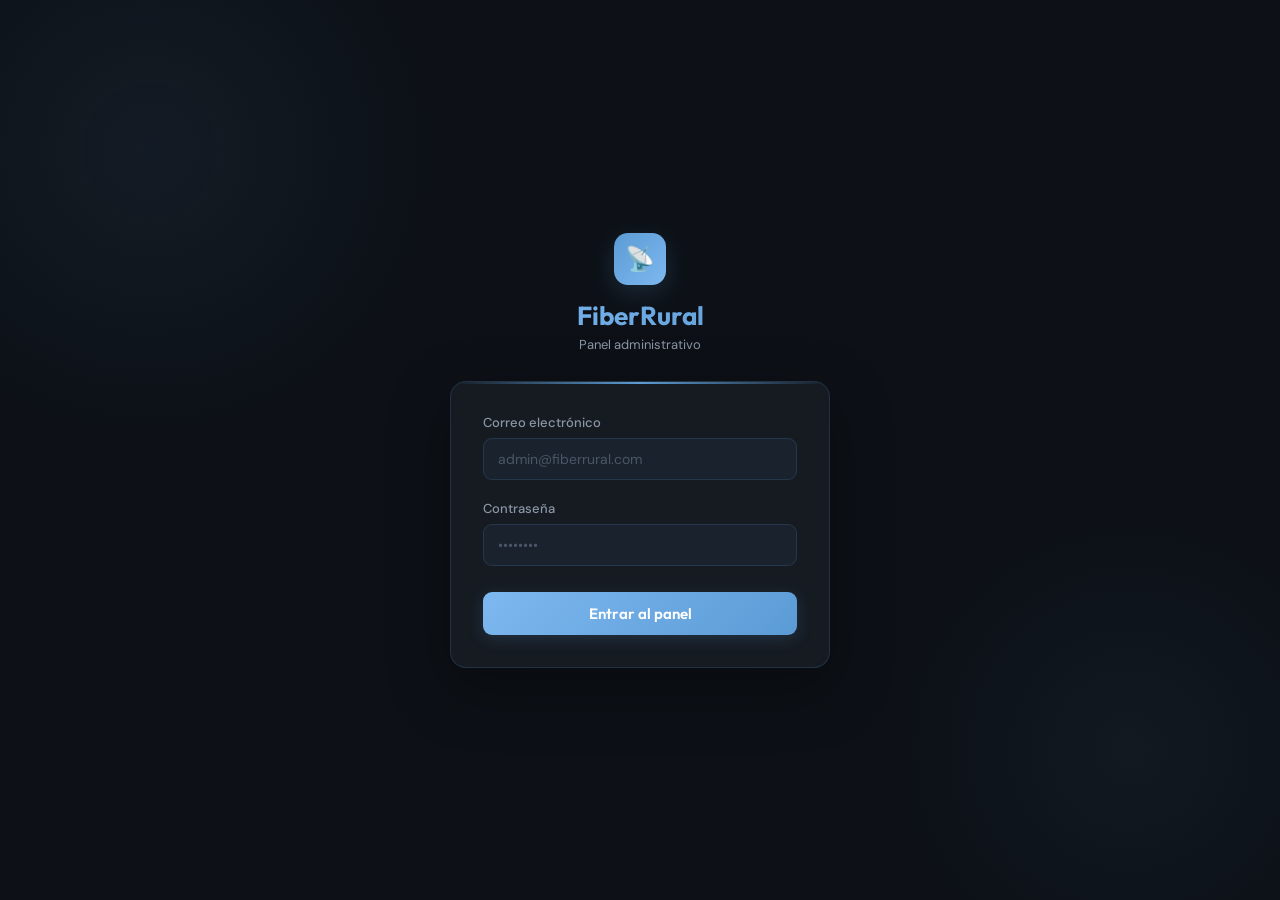
==== PanelWeb/index.html @ 1902514b "Proyecto completo" ====
<!DOCTYPE html>
<html lang="es">
<head>
    <meta charset="UTF-8">
    <meta name="viewport" content="width=device-width, initial-scale=1.0">
    <title>Login Admin — FiberRural</title>
    <link href="https://fonts.googleapis.com/css2?family=Outfit:wght@400;600;700&family=DM+Sans:wght@400;500&display=swap" rel="stylesheet">
    <style>
        :root {
            --blue:       #5B9BD5;
            --blue-light: #7EB8F0;
            --blue-glow:  rgba(91,155,213,0.18);
            --bg:         #0D1117;
            --bg-card:    #161B22;
            --border:     rgba(91,155,213,0.18);
            --text:       #E8EDF3;
            --text-muted: #8B96A5;
        }

        *, *::before, *::after { box-sizing: border-box; margin: 0; padding: 0; }

        body {
            font-family: 'DM Sans', sans-serif;
            background: var(--bg);
            min-height: 100vh;
            display: flex;
            align-items: center;
            justify-content: center;
            position: relative;
            overflow: hidden;
        }

        /* Fondo decorativo */
        body::before {
            content: '';
            position: fixed;
            width: 600px; height: 600px;
            background: radial-gradient(circle, rgba(91,155,213,0.08) 0%, transparent 70%);
            top: -150px; left: -150px;
            pointer-events: none;
        }
        body::after {
            content: '';
            position: fixed;
            width: 500px; height: 500px;
            background: radial-gradient(circle, rgba(91,155,213,0.06) 0%, transparent 70%);
            bottom: -100px; right: -100px;
            pointer-events: none;
        }

        .login-wrap {
            width: 100%;
            max-width: 420px;
            padding: 20px;
            animation: fadeUp 0.5s ease both;
        }

        .brand {
            text-align: center;
            margin-bottom: 28px;
        }

        .brand-icon {
            width: 52px; height: 52px;
            background: linear-gradient(135deg, var(--blue), var(--blue-light));
            border-radius: 14px;
            display: inline-flex;
            align-items: center;
            justify-content: center;
            font-size: 24px;
            margin-bottom: 14px;
            box-shadow: 0 8px 24px var(--blue-glow);
        }

        .brand h1 {
            font-family: 'Outfit', sans-serif;
            font-size: 26px;
            font-weight: 700;
            background: linear-gradient(135deg, var(--blue-light), var(--blue));
            -webkit-background-clip: text;
            -webkit-text-fill-color: transparent;
            background-clip: text;
        }

        .brand p {
            font-size: 13px;
            color: var(--text-muted);
            margin-top: 4px;
        }

        .card {
            background: var(--bg-card);
            border: 1px solid var(--border);
            border-radius: 16px;
            padding: 32px;
            box-shadow: 0 20px 60px rgba(0,0,0,0.4);
            position: relative;
            overflow: hidden;
        }

        .card::before {
            content: '';
            position: absolute;
            top: 0; left: 0; right: 0;
            height: 2px;
            background: linear-gradient(90deg, transparent, var(--blue), transparent);
        }

        .form-group { margin-bottom: 20px; }

        label {
            display: block;
            font-size: 13px;
            font-weight: 500;
            color: var(--text-muted);
            margin-bottom: 7px;
        }

        input {
            width: 100%;
            padding: 11px 14px;
            background: rgba(91,155,213,0.06);
            border: 1px solid var(--border);
            border-radius: 9px;
            color: var(--text);
            font-size: 14px;
            font-family: 'DM Sans', sans-serif;
            outline: none;
            transition: border-color 0.2s, box-shadow 0.2s;
        }

        input:focus {
            border-color: var(--blue);
            box-shadow: 0 0 0 3px rgba(91,155,213,0.12);
        }

        input::placeholder { color: #4a5568; }

        .error-msg {
            font-size: 12px;
            color: #fc8181;
            margin-top: 5px;
            display: none;
        }

        .error-msg.visible { display: block; }

        .alert {
            padding: 11px 14px;
            border-radius: 9px;
            font-size: 13px;
            margin-bottom: 18px;
            display: none;
        }

        .alert.visible { display: block; }
        .alert.success { background: rgba(0,204,68,0.1); color: #4ddd88; border: 1px solid rgba(0,204,68,0.2); }
        .alert.danger  { background: rgba(252,129,129,0.1); color: #fc8181; border: 1px solid rgba(252,129,129,0.2); }

        .btn {
            width: 100%;
            padding: 12px;
            background: linear-gradient(135deg, var(--blue-light), var(--blue));
            border: none;
            border-radius: 9px;
            color: #fff;
            font-size: 15px;
            font-weight: 600;
            font-family: 'Outfit', sans-serif;
            cursor: pointer;
            transition: all 0.25s ease;
            margin-top: 6px;
            box-shadow: 0 4px 16px var(--blue-glow);
        }

        .btn:hover {
            transform: translateY(-2px);
            box-shadow: 0 8px 24px rgba(91,155,213,0.35);
        }

        .btn:active { transform: translateY(0); }

        @keyframes fadeUp {
            from { opacity: 0; transform: translateY(20px); }
            to   { opacity: 1; transform: translateY(0); }
        }
    </style>
</head>
<body>

<div class="login-wrap">
    <div class="brand">
        <div class="brand-icon">📡</div>
        <h1>FiberRural</h1>
        <p>Panel administrativo</p>
    </div>

    <div class="card">
        <div id="divMensaje" class="alert"></div>

        <form id="formLogin">
            <div class="form-group">
                <label for="txtCorreo">Correo electrónico</label>
                <input type="email" id="txtCorreo" placeholder="admin@fiberrural.com">
                <span id="errorCorreo" class="error-msg"></span>
            </div>

            <div class="form-group">
                <label for="txtPassword">Contraseña</label>
                <input type="password" id="txtPassword" placeholder="••••••••">
                <span id="errorPassword" class="error-msg"></span>
            </div>

            <button type="submit" class="btn">Entrar al panel</button>
        </form>
    </div>
</div>

<script>
const API = "http:iplocal:8000";

const form        = document.getElementById("formLogin");
const correo      = document.getElementById("txtCorreo");
const pass        = document.getElementById("txtPassword");
const divMensaje  = document.getElementById("divMensaje");

function mostrarError(id, msg) {
    const el = document.getElementById(id);
    el.textContent = msg;
    el.className = msg ? "error-msg visible" : "error-msg";
}

function mostrarMensaje(tipo, msg) {
    divMensaje.textContent = msg;
    divMensaje.className = `alert visible ${tipo}`;
}

function validar() {
    let ok = true;
    const email = correo.value.trim();
    const password = pass.value;

    if (!email) { mostrarError("errorCorreo", "El correo es obligatorio"); ok = false; }
    else if (!email.includes("@")) { mostrarError("errorCorreo", "Correo inválido"); ok = false; }
    else mostrarError("errorCorreo", "");

    if (!password) { mostrarError("errorPassword", "La contraseña es obligatoria"); ok = false; }
    else if (password.length < 6) { mostrarError("errorPassword", "Mínimo 6 caracteres"); ok = false; }
    else mostrarError("errorPassword", "");

    return ok;
}

form.addEventListener("submit", async function(e) {
    e.preventDefault();
    if (!validar()) { mostrarMensaje("danger", "Corrige los errores del formulario"); return; }

    try {
        const response = await fetch(`${API}/admin/login`, {
            method: "POST",
            headers: { "Content-Type": "application/json" },
            body: JSON.stringify({ email: correo.value.trim(), password: pass.value })
        });

        if (response.ok) {
            const data = await response.json();
            sessionStorage.setItem("adminEmail", data.email);
            mostrarMensaje("success", "Acceso correcto. Entrando al panel...");
            setTimeout(() => { window.location.href = "dashboard.html"; }, 800);
        } else {
            const err = await response.json();
            mostrarMensaje("danger", err.detail || "Credenciales incorrectas");
        }
    } catch (e) {
        mostrarMensaje("danger", "Error de conexión con el servidor");
    }
});
</script>
</body>
</html>
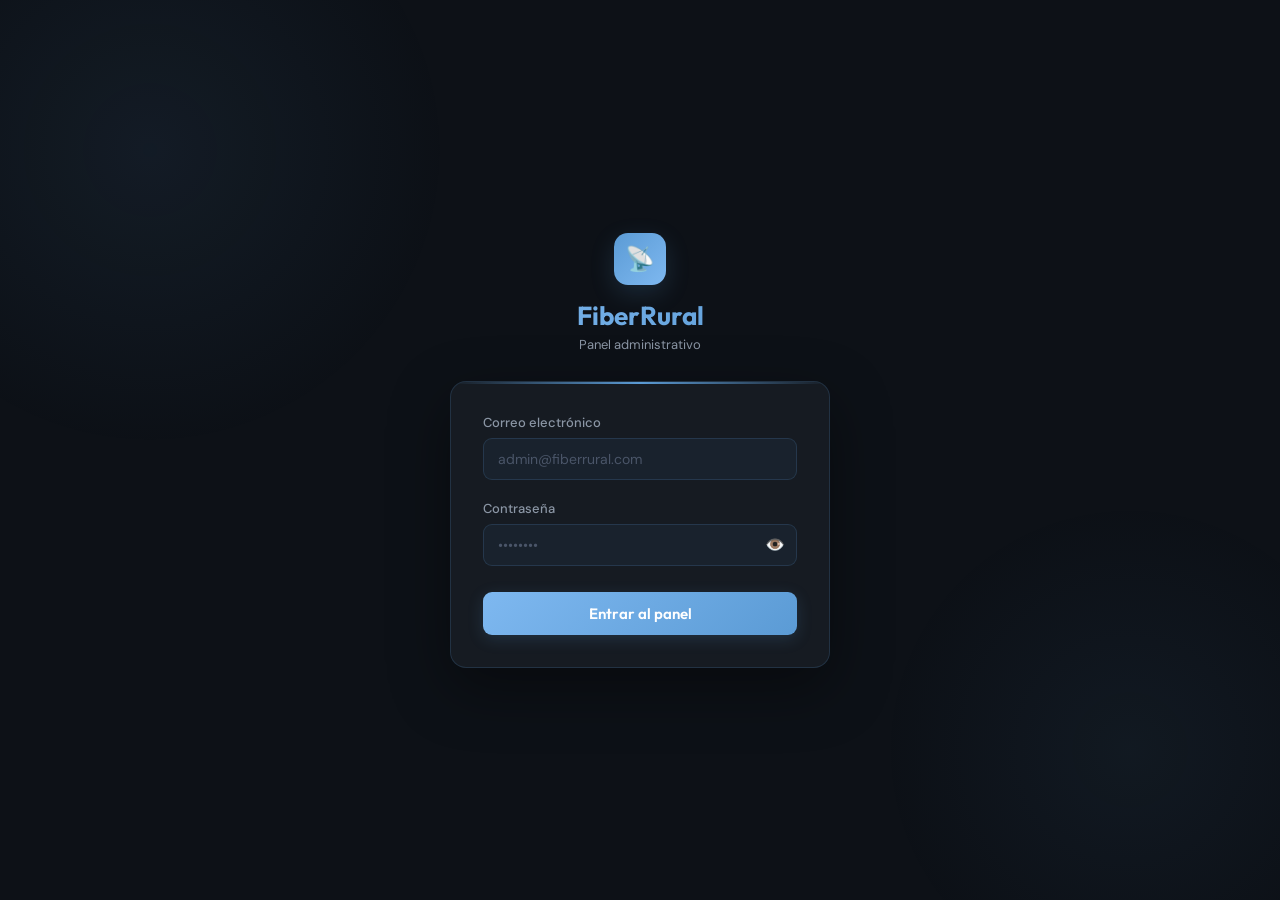
==== commit f405c87e: "login ojito" ====
--- a/PanelWeb/index.html
+++ b/PanelWeb/index.html
@@ -206,10 +206,17 @@
             </div>
 
             <div class="form-group">
-                <label for="txtPassword">Contraseña</label>
-                <input type="password" id="txtPassword" placeholder="••••••••">
-                <span id="errorPassword" class="error-msg"></span>
-            </div>
+    <label for="txtPassword">Contraseña</label>
+    <div style="position: relative;">
+        <input type="password" id="txtPassword" placeholder="••••••••" style="padding-right: 42px;">
+        <button type="button" id="btnOjo" onclick="togglePassword()"
+            style="position:absolute; right:12px; top:50%; transform:translateY(-50%);
+                   background:none; border:none; cursor:pointer; color:#8B96A5; font-size:16px; padding:0; line-height:1;">
+            👁️
+        </button>
+ </div>
+    <span id="errorPassword" class="error-msg"></span>
+</div>
 
             <button type="submit" class="btn">Entrar al panel</button>
         </form>
@@ -217,7 +224,7 @@
 </div>
 
 <script>
-const API = "http:iplocal:8000";
+const API = "http://172.18.36.240:8000";
 
 const form        = document.getElementById("formLogin");
 const correo      = document.getElementById("txtCorreo");
@@ -228,6 +235,18 @@
     const el = document.getElementById(id);
     el.textContent = msg;
     el.className = msg ? "error-msg visible" : "error-msg";
+}
+
+function togglePassword() {
+    const input = document.getElementById("txtPassword");
+    const btn = document.getElementById("btnOjo");
+    if (input.type === "password") {
+        input.type = "text";
+        btn.textContent = "🙈";
+    } else {
+        input.type = "password";
+        btn.textContent = "👁️";
+    }
 }
 
 function mostrarMensaje(tipo, msg) {
@@ -277,4 +296,4 @@
 });
 </script>
 </body>
-</html>+</html>
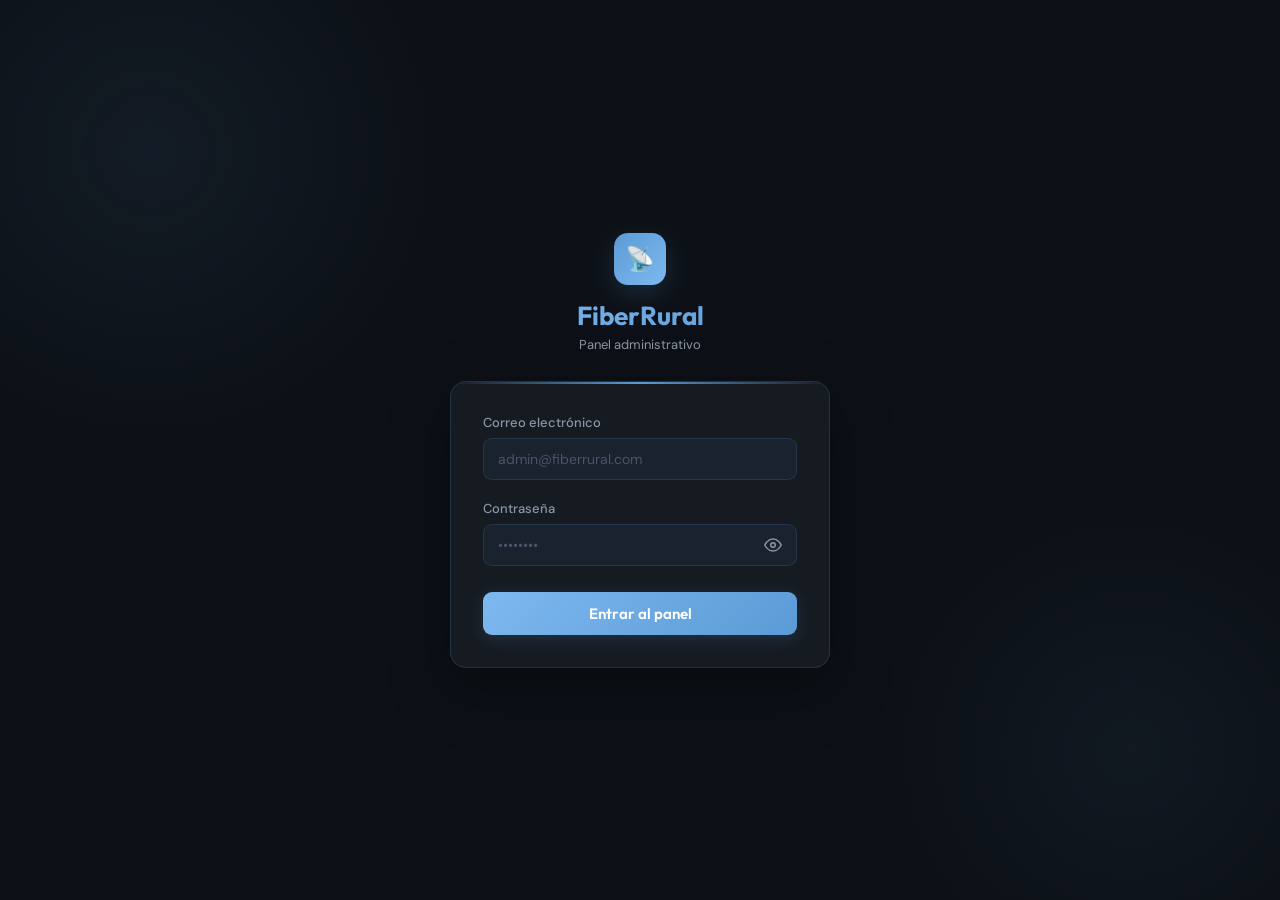
==== commit c5d25797: "cerrar sesion en app mobil y ojitos de visualizacion de la contrasena tanto en app mobil como en el " ====
--- a/PanelWeb/index.html
+++ b/PanelWeb/index.html
@@ -180,6 +180,34 @@
 
         .btn:active { transform: translateY(0); }
 
+        /* ✅ Estilos para el ojito */
+        .password-toggle-btn {
+            position: absolute;
+            right: 12px;
+            top: 50%;
+            transform: translateY(-50%);
+            background: none;
+            border: none;
+            cursor: pointer;
+            color: var(--text-muted);
+            padding: 0;
+            line-height: 1;
+            display: flex;
+            align-items: center;
+            justify-content: center;
+            width: 24px;
+            height: 24px;
+            transition: color 0.2s ease;
+        }
+
+        .password-toggle-btn:hover {
+            color: var(--blue-light);
+        }
+
+        .password-toggle-btn svg {
+            stroke: currentColor;
+        }
+
         @keyframes fadeUp {
             from { opacity: 0; transform: translateY(20px); }
             to   { opacity: 1; transform: translateY(0); }
@@ -206,17 +234,24 @@
             </div>
 
             <div class="form-group">
-    <label for="txtPassword">Contraseña</label>
-    <div style="position: relative;">
-        <input type="password" id="txtPassword" placeholder="••••••••" style="padding-right: 42px;">
-        <button type="button" id="btnOjo" onclick="togglePassword()"
-            style="position:absolute; right:12px; top:50%; transform:translateY(-50%);
-                   background:none; border:none; cursor:pointer; color:#8B96A5; font-size:16px; padding:0; line-height:1;">
-            👁️
-        </button>
- </div>
-    <span id="errorPassword" class="error-msg"></span>
-</div>
+                <label for="txtPassword">Contraseña</label>
+                <div style="position: relative;">
+                    <input type="password" id="txtPassword" placeholder="••••••••" style="padding-right: 42px;">
+                    <button type="button" class="password-toggle-btn" onclick="togglePassword()">
+                        <!-- ✅ Ojo abierto (visible cuando está oculta) -->
+                        <svg id="eyeOpen" width="18" height="18" viewBox="0 0 24 24" fill="none" stroke="currentColor" stroke-width="2" stroke-linecap="round" stroke-linejoin="round" style="display:block;">
+                            <path d="M1 12s4-8 11-8 11 8 11 8-4 8-11 8-11-8-11-8z"></path>
+                            <circle cx="12" cy="12" r="3"></circle>
+                        </svg>
+                        <!-- ✅ Ojo cerrado (visible cuando está visible) -->
+                        <svg id="eyeClosed" width="18" height="18" viewBox="0 0 24 24" fill="none" stroke="currentColor" stroke-width="2" stroke-linecap="round" stroke-linejoin="round" style="display:none;">
+                            <path d="M17.94 17.94A10.07 10.07 0 0 1 12 20c-7 0-11-8-11-8a18.45 18.45 0 0 1 5.06-5.94M9.9 4.24A9.12 9.12 0 0 1 12 4c7 0 11 8 11 8a18.5 18.5 0 0 1-2.16 3.19m-6.72-1.07a3 3 0 1 1-4.24-4.24"></path>
+                            <line x1="1" y1="1" x2="23" y2="23"></line>
+                        </svg>
+                    </button>
+                </div>
+                <span id="errorPassword" class="error-msg"></span>
+            </div>
 
             <button type="submit" class="btn">Entrar al panel</button>
         </form>
@@ -224,7 +259,7 @@
 </div>
 
 <script>
-const API = "http://172.18.36.240:8000";
+const API = "https://fiberrural-api.onrender.com";
 
 const form        = document.getElementById("formLogin");
 const correo      = document.getElementById("txtCorreo");
@@ -237,15 +272,20 @@
     el.className = msg ? "error-msg visible" : "error-msg";
 }
 
+// ✅ NUEVA FUNCIÓN: Toggle password con SVG
 function togglePassword() {
     const input = document.getElementById("txtPassword");
-    const btn = document.getElementById("btnOjo");
+    const eyeOpen = document.getElementById("eyeOpen");
+    const eyeClosed = document.getElementById("eyeClosed");
+    
     if (input.type === "password") {
         input.type = "text";
-        btn.textContent = "🙈";
+        eyeOpen.style.display = "none";
+        eyeClosed.style.display = "block";
     } else {
         input.type = "password";
-        btn.textContent = "👁️";
+        eyeOpen.style.display = "block";
+        eyeClosed.style.display = "none";
     }
 }
 
